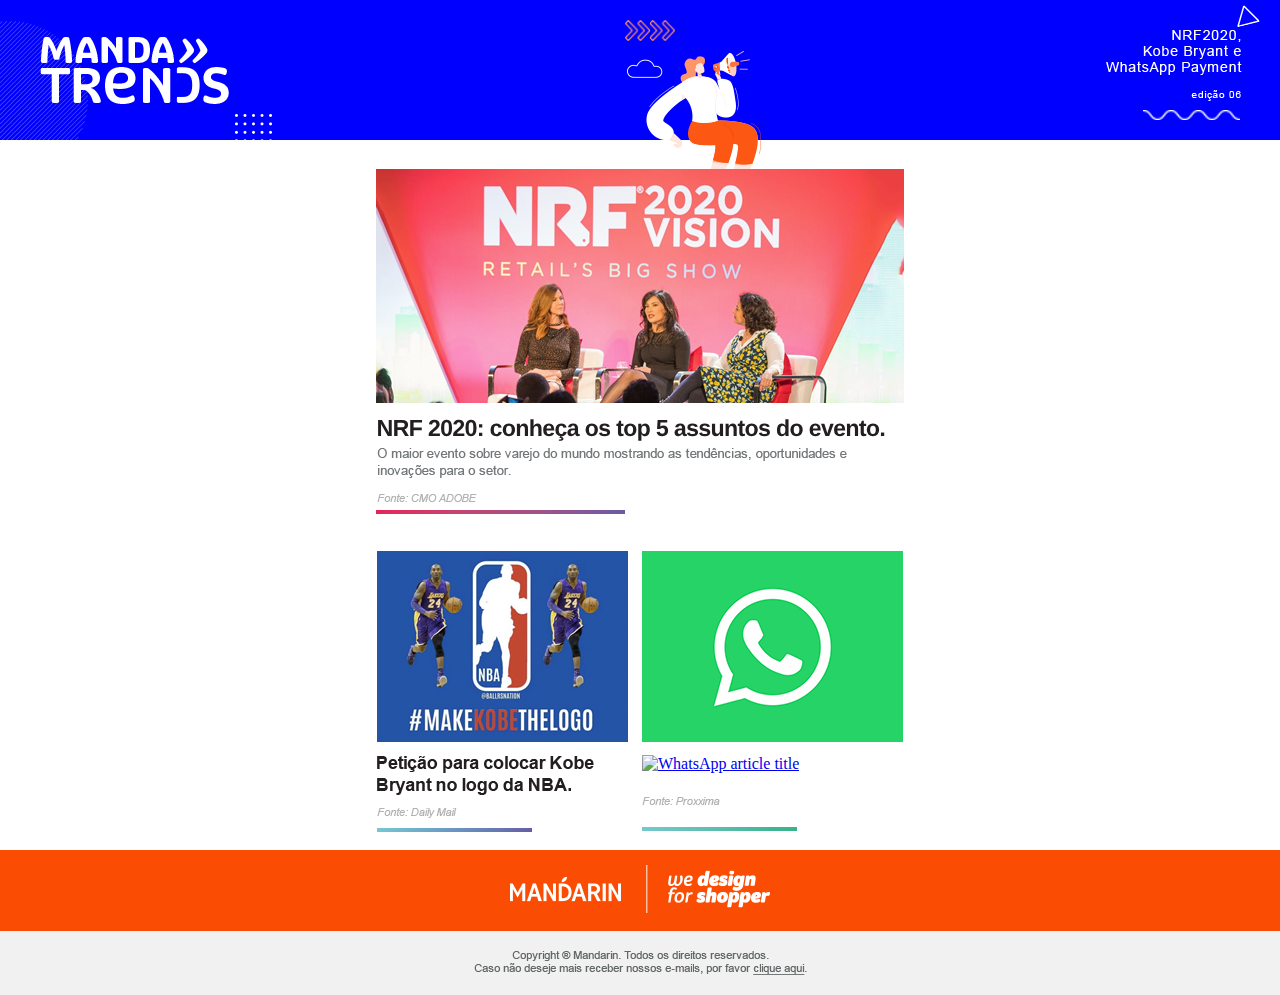
==== index.html @ e7fd243a "Update index.html" ====
<!DOCTYPE html>
<html lang="en">
<head>
    <meta charset="UTF-8">
    <meta name="viewport" content="width=device-width, initial-scale=1.0">
    <title>Mandabem test</title>
    <link rel="stylesheet" href="style.css">
    <link rel="shortcut icon" href="./assets/header/ mulher SVG.svg" type="image/x-icon">
</head>
<body>
    <div id="content">
        <header>
            <div id="header">
                <img id="blurred-lines" src="./assets/header/blurred-lines-header.png" alt="blurred-lines">
                <img id="mandatrends-header" src="./assets/header/mandatrends-header.png" alt="mandatrends-header">
                <img id="bolinhas" src="./assets/header/bolinhas.png" alt="bolinhas">
                <img id="mulher" src="./assets/header/mulher.png" alt="mulher">
                <img id="arrows" src="./assets/header/header-arrows.png" alt="arrows">
                <img id="triangle" src="./assets/header/triangle.png" alt="triangle">
                <img id="nrf" src="./assets/header/NRF2020-header.png" alt="NRF2020 edição 6">
                <img id="squiggle" src="./assets/header/squiggle.png" alt="squiggle">
            </div>
        </header>
        
        <main>
            <article>
                <div id="container">
        
                    <div id="nrfCard">
                        <a href="https://business.adobe.com/blog/the-latest/5-takeaways-from-nrf-2020-vision-retail-s-big-show" target="_blank" rel="external">
                            <div class="link">
                                <img id="nrfCardImg" src="./assets/body/nrf-2020-img.png" alt="NRF2020">
                                <div id="nrfCardDescription">
                                  <img id="nrfTitle" src="./assets/body/nrf-titulo.png" alt="NRF 2020 title">
                                  <img id="nrfText" src="./assets/body/NRF-txt.png" alt="NRF text">
                                  <img id="nrfSource" src="./assets/body/source-cmo-adobe.png" alt="source adobe">
                                  <img id="nrfLine" src="./assets/body/nrf-colored-line.png" alt="design adobe">
                            </div>
                        </a>
                        </div>
                      </div>
                    <div id="subContainer">
                            <div id="nbaCard">
                                <a href="https://www.dailymail.co.uk/news/article-7935431/Hundreds-thousands-Kobe-Bryant-fans-sign-petition-make-image-new-NBA-logo.html" target="_blank" rel="external">
                                    <div class="link">
                                        <img id="nbaCardImg" src="./assets/body/nba-kobe-logo.png" alt="Kobe">
                                        <div id="nbaCardDescription">
                                          <img id="nbaTitle" src="./assets/body/NBA-titulo.png" alt="NBA article title">
                                          <img id="nbaSource" src="./assets/body/source-daily-mail.png" alt="source daily mail">
                                          <img id="nbaLine" src="./assets/body/nba-colored-line.png" alt="nba style design">
                                    </div>
                                </a>
                                </div>
                          </div>
        
                            <div id="WhatsAppCard">
                                <a href="https://g1.globo.com/economia/tecnologia/noticia/2020/06/15/whatsapp-vai-permitir-enviar-e-receber-dinheiro-pelo-aplicativo-brasil-sera-primeiro-pais-com-a-novidade.ghtml" target="_blank" rel="external">
                                    <div class="link">
                                        <img id="WhatsAppCardImg" src="./assets/body/whatsapp-logo.png" alt="Kobe">
                                        <div id="WhatsAppCardDescription">
                                          <img id="WhatsAppTitle" src="./assets/body/whatsapp-título.png" alt="WhatsApp article title">
                                          <img id="WhatsAppSource" src="./assets/body/source-proxxima.png" alt="source proxxima">
                                          <img id="WhatsAppLine" src="./assets/body/whatsapp-colored-line.png" alt="WhatsApp style design">
                                    </div>
                                </a>
                                </div>
                                            </div>
        
                      </div>
                </div>
            </article>
        </main>
        <footer>
            <div id="footer">
                <div id="footerLogo">
                    <a href="https://mandarin.com.br/" target="_blank" rel="external"><img src="./assets/footer/mandarin-logo.png" alt=""></a>
                </div>
                <div id="footerCopyright">
                    <img src="./assets/footer/Copyright-Mandarin.png" alt="">
                </div>
            </div>
        </footer>
    </div>
</body>
</html>
---- style.css ----
@charset "UTF-8";

body {
    margin: 0;
    background: #ffffff;
    overflow-x: hidden;
    display: flex;
    flex-direction: column;
    min-height: 100vh;
}

#content{
    flex: 1;
    display: flex;
    flex-direction: column;
    align-items: center;
    justify-content: center;
}

header{
    display: flex;
    justify-content: center;
    align-items: center;
    width: 100%;
    top: 0;
    left: 0;
}

main{
    position: relative;
    display: flex;
    justify-content: center;
    align-items: center;
    flex-direction: column;
    padding: 29px 29px 18px 29px;
    width: 528px;
    max-width: 100%;
    margin: 0 auto;
}

footer{
    width: 100%;
    margin-top: auto;
}




/* Small mobile screens */
@media screen and (min-width: 250px) {
    #header {
        /* background: linear-gradient(to right, #e9492a 20%,#e72357); */
        background-color: black;
        width: 100vw;
        height: 140px;
        display: flex;
        justify-content: center;
        align-items: center;
        flex-direction: row;
        overflow: hidden;
    }
    
    #blurred-lines {
        position: absolute;
        top: 21px;
        left: -34px;
    }
    
    #mandatrends-header {
        position: absolute;
        height: 45px;
        left: 40px;
        z-index: 1;
    }
    
    #bolinhas {
        height: 62px;
        position: absolute;
        top: 114px;
        left: 120px;
    }
    
    #mulher {
        position: absolute;
        top: 51px;
        align-self: center;
        margin-left: 130px;
    }
    
    #arrows {
        position: absolute;
        top: 20px;
        margin-left: 60px;
    }

    #triangle {
        position: absolute;
        top: 5px;
        right: 20px;
    }
    
    #nrf {
        position: absolute;
        height: 71px;
        top: 30px;
        right: 38px;
        display: none;
    }
    
    #squiggle {
        position: absolute;
        height: 8px;
        top: 110px;
        right: 40px;
        display: none;
    }
  }









  /* Mobile screens */
@media screen and (min-width: 450px) {
    #header {
        /* background: linear-gradient(to right, #e9492a 20%,#e72357); */
        background-color: pink;
        width: 100vw;
        height: 140px;
        display: flex;
        justify-content: center;
        align-items: center;
        flex-direction: row;
        overflow: hidden;
    }
    
    #blurred-lines {
        position: absolute;
        top: 21px;
        left: -31px;
    }
    
    #mandatrends-header {
        position: absolute;
        height: 48px;
        left: 40px;
        z-index: 1;
    }
    
    #bolinhas {
        height: 62px;
        position: absolute;
        top: 114px;
        left: 170px;
    }
    
    #mulher {
        position: absolute;
        top: 51px;
        align-self: center;
        margin-left: 50px;
    }
    
    #arrows {
        position: absolute;
        height: 21px;
        top: 20px;
        margin-right: 95px;
    }

    #triangle {
        position: absolute;
        top: 5px;
        right: 20px;
    }
    
    #nrf {
        position: absolute;
        height: 60px;
        top: 30px;
        right: 30px;
        display: block;
    }
    
    #squiggle {
        position: absolute;
        height: 8px;
        top: 110px;
        right: 30px;
        display: block;
    }
  }









/* Tablet screens */
  @media screen and (min-width: 550px) {
    #header {
        background: linear-gradient(to right, #e9492a 35%,#e72357 70%);
        /* background-color: purple; */
        width: 100vw;
        height: 140px;
        display: flex;
        justify-content: center;
        align-items: center;
        flex-direction: row;
        overflow: hidden;
    }
    
    #blurred-lines {
        position: absolute;
        top: 21px;
        left: -17px;
    }
    
    #mandatrends-header {
        position: absolute;
        height: 67px;
        left: 40px;
        z-index: 1;
    }
    
    #bolinhas {
        height: 62px;
        position: absolute;
        top: 114px;
        left: 235px;
    }
    
    #mulher {
        position: absolute;
        top: 51px;
        align-self: center;
        margin-left: 107px;
    }
    
    #arrows {
        position: absolute;
        top: 20px;
        margin-left: 120px;
    }

    #triangle {
        position: absolute;
        top: 5px;
        right: 20px;
    }
    
    #nrf {
        position: absolute;
        height: 71px;
        top: 30px;
        right: 38px;
        display: block;
    }
    
    #squiggle {
        position: absolute;
        height: 8px;
        top: 110px;
        right: 40px;
    }

    #container{
        display: flex;
        justify-content: center;
        align-items: center;
        flex-direction: column;
        gap: 37px;
        /* NRF Height 345px */
        /* NBA Height 281px */
    }
    #subContainer{
        display: flex;
        justify-content: center;
        align-items:flex-start;
        flex-direction: row;
        gap: 14px;
    }

    #nrfCard{
        display: flex;
        justify-content: start;
        flex-direction: column;
    }
    #nrfCardImg{
        margin-bottom: 12px;
    }
    #nrfCardDescription{
        display: flex;
        align-items: start;
        justify-content: space-between;
        flex-direction: column;
        height: 95px;
    }
    #nrfTitle{
        padding-left: 2px;
    }
    #nrfText{
        padding-left: 1px;
        margin-top: -1px;
        margin-bottom: 8px;
    }
    #nrfSource{
        padding-left: 1px;
    }
    #nrfLine{
        padding-left: 0px;
    }

    #nbaCard{
        display: flex;
        justify-content: start;
        flex-direction: column;
    }
    #nbaCardImg{
        width: 251px;
        margin-bottom: 10px;
    }
    #nbaCardDescription{
        display: flex;
        align-items: start;
        justify-content: space-between;
        flex-direction: column;
        height: 76px;
    }
     #nbaTitle{
        margin-bottom: 3px;
    }

    #WhatsAppCard{
        display: flex;
        justify-content: start;
        flex-direction: column;
    }
    #WhatsAppCardImg{
        width: 261px;
        margin-bottom: 9px;
    }
    #WhatsAppCardDescription{
        display: flex;
        align-items: start;
        justify-content: space-between;
        flex-direction: column;
        height: 76px;
    }
     #WhatsAppTitle{
        margin-bottom: 2px;
    }
    
    #footerLogo{
        position: relative;
        display: flex;
        justify-content: center;
        align-items: center;
        background:#FB4C03;
        height: 81px;
        width: 100%;
        bottom: 0px;
    }
    #footerCopyright{
        display: flex;
        justify-content: center;
        align-items: center;
        flex-direction: column;
        background: #F1F1F1;
        height: 64px;
    }
}









/* Laptop screens */
@media screen and (min-width: 769px) {
    #header {
        /* background: linear-gradient(to right, #e9492a 20%,#e72357); */
        background: gray;
        width: 100vw;
        height: 140px;
        display: flex;
        justify-content: center;
        align-items: center;
        flex-direction: row;
        overflow: hidden;
    }
    
    #blurred-lines {
        position: absolute;
        top: 21px;
        left: -17px;
    }
    
    #mandatrends-header {
        position: absolute;
        height: 67px;
        left: 40px;
    }
    
    #bolinhas {
        height: 62px;
        position: absolute;
        top: 114px;
        left: 235px;
    }
    
    #mulher {
        position: absolute;
        top: 51px;
        align-self: center;
        margin-left: 107px;
    }
    
    #arrows {
        position: absolute;
        top: 20px;
        margin-left: 120px;
    }
    
    #triangle {
        position: absolute;
        top: 5px;
        right: 20px;
    }

    #nrf {
        position: absolute;
        height: 71px;
        top: 30px;
        right: 38px;
        display: block;
    }
    
    #squiggle {
        position: absolute;
        height: 10px;
        top: 110px;
        right: 40px;
    }
  }









  /* Extra large screens */
  @media screen and (min-width: 1202px) {
    #header {
        /* background: linear-gradient(to right, #e9492a 20%,#e72357); */
        background: blue;
        width: 100vw;
        height: 140px;
        display: flex;
        justify-content: center;
        align-items: center;
        flex-direction: row;
        overflow: hidden;
    }
    
    #blurred-lines {
        position: absolute;
        top: 21px;
        left: -17px;
    }
    
    #mandatrends-header {
        position: absolute;
        height: 67px;
        left: 40px;
    }
    
    #bolinhas {
        height: 62px;
        position: absolute;
        top: 114px;
        left: 235px;
    }
    
    #mulher {
        position: absolute;
        top: 51px;
        align-self: center;
        margin-left: 107px;
    }
    
    #arrows {
        position: absolute;
        top: 20px;
        margin-left: 115px;
    }

    #triangle {
        position: absolute;
        top: 5px;
        right: 20px;
    }
    
    #nrf {
        position: absolute;
        height: 71px;
        top: 30px;
        right: 38px;
        display: block;
    }
    
    #squiggle {
        position: absolute;
        height: 10px;
        top: 110px;
        right: 40px;
    }
  }
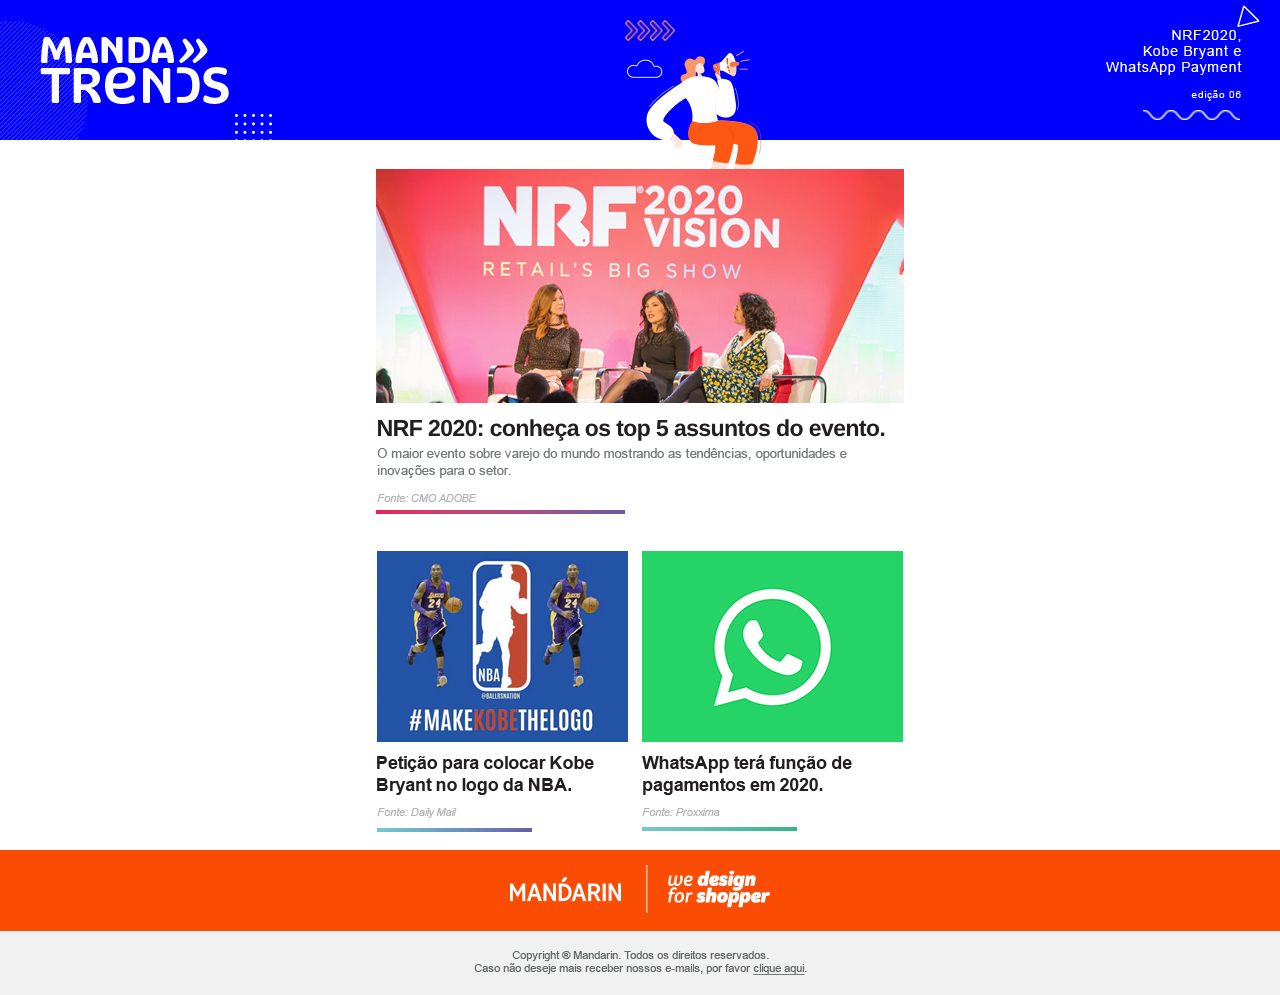
==== commit 0e355c01: "fixed WhatsApp title." ====
--- a/index.html
+++ b/index.html
@@ -58,7 +58,7 @@
                                     <div class="link">
                                         <img id="WhatsAppCardImg" src="./assets/body/whatsapp-logo.png" alt="Kobe">
                                         <div id="WhatsAppCardDescription">
-                                          <img id="WhatsAppTitle" src="./assets/body/whatsapp-título.png" alt="WhatsApp article title">
+                                          <img id="WhatsAppTitle" src="./assets/body/whatsapp-titulo.png" alt="WhatsApp article title">
                                           <img id="WhatsAppSource" src="./assets/body/source-proxxima.png" alt="source proxxima">
                                           <img id="WhatsAppLine" src="./assets/body/whatsapp-colored-line.png" alt="WhatsApp style design">
                                     </div>
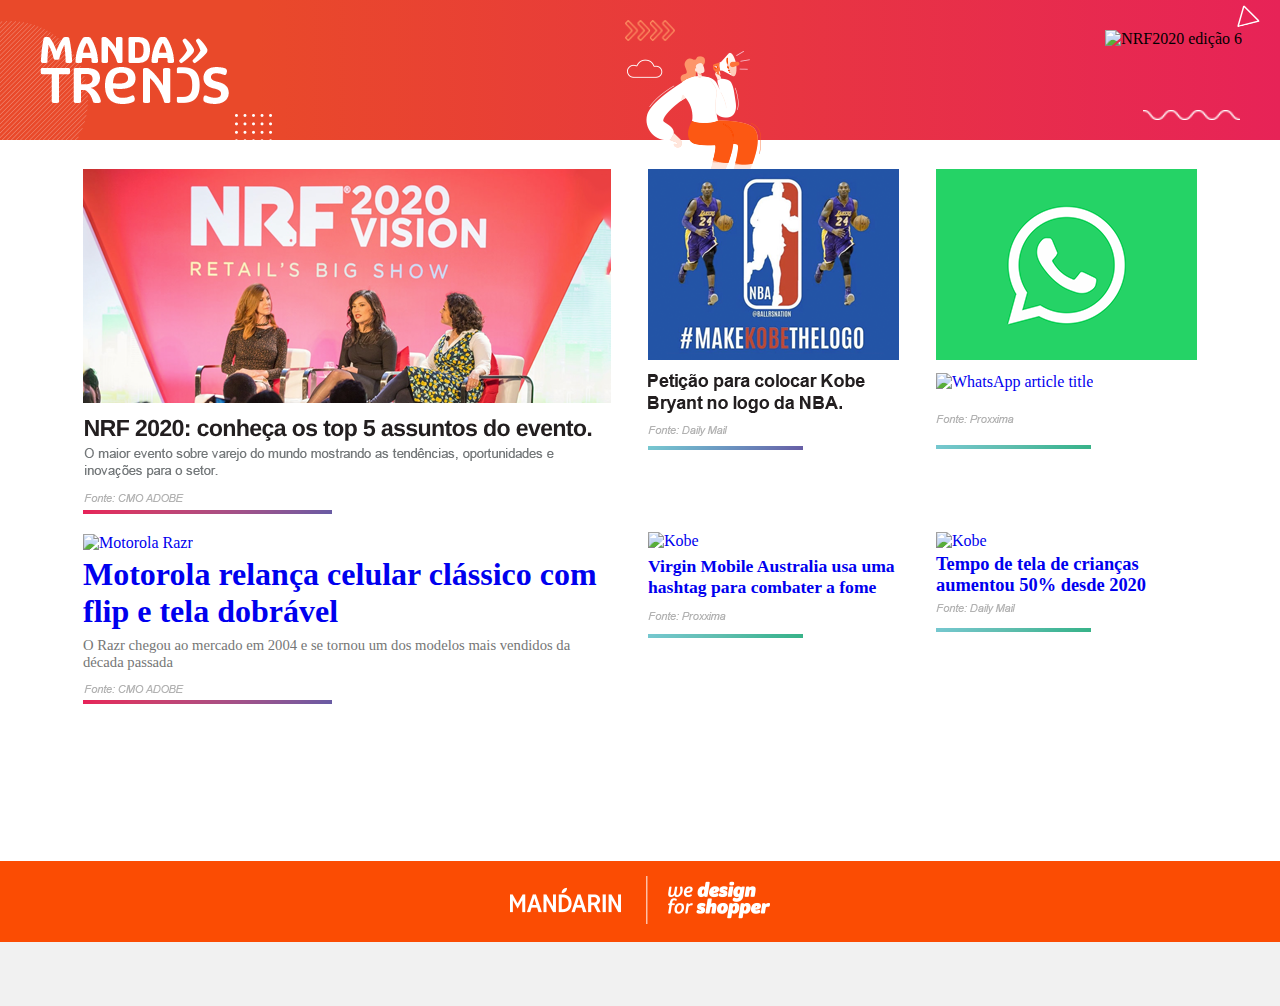
==== commit 88a982cf: "Added CSS grid!" ====
--- a/index.html
+++ b/index.html
@@ -3,7 +3,7 @@
 <head>
     <meta charset="UTF-8">
     <meta name="viewport" content="width=device-width, initial-scale=1.0">
-    <title>Mandabem test</title>
+    <title>Local Test</title>
     <link rel="stylesheet" href="style.css">
     <link rel="shortcut icon" href="./assets/header/ mulher SVG.svg" type="image/x-icon">
 </head>
@@ -17,66 +17,120 @@
                 <img id="mulher" src="./assets/header/mulher.png" alt="mulher">
                 <img id="arrows" src="./assets/header/header-arrows.png" alt="arrows">
                 <img id="triangle" src="./assets/header/triangle.png" alt="triangle">
-                <img id="nrf" src="./assets/header/NRF2020-header.png" alt="NRF2020 edição 6">
+                <img id="nrf" src="./assets/header/NRF2020,  Kobe Bryant e  WhatsApp Payment  edição 06.png" id="" alt="NRF2020 edição 6">
                 <img id="squiggle" src="./assets/header/squiggle.png" alt="squiggle">
             </div>
         </header>
         
         <main>
             <article>
-                <div id="container">
+                <div id="container"> 
         
-                    <div id="nrfCard">
-                        <a href="https://business.adobe.com/blog/the-latest/5-takeaways-from-nrf-2020-vision-retail-s-big-show" target="_blank" rel="external">
-                            <div class="link">
-                                <img id="nrfCardImg" src="./assets/body/nrf-2020-img.png" alt="NRF2020">
-                                <div id="nrfCardDescription">
-                                  <img id="nrfTitle" src="./assets/body/nrf-titulo.png" alt="NRF 2020 title">
-                                  <img id="nrfText" src="./assets/body/NRF-txt.png" alt="NRF text">
-                                  <img id="nrfSource" src="./assets/body/source-cmo-adobe.png" alt="source adobe">
-                                  <img id="nrfLine" src="./assets/body/nrf-colored-line.png" alt="design adobe">
+                        <div id="longCardContainer">
+
+                            <div class="longCard">
+                                <a href="https://business.adobe.com/blog/the-latest/5-takeaways-from-nrf-2020-vision-retail-s-big-show" target="_blank" rel="external">
+                                <div class="link">
+                                    <img class="longCardImg" src="./assets/body/nrf 2020 img.png" alt="NRF2020">
+                                    <div class="longCardDescription">
+                                      <img class="longTitle" src="./assets/body/nrf-titulo.png" alt="NRF 2020 title">
+                                      <img class="longText" src="./assets/body/NRF-txt.png" alt="NRF text">
+                                      <img class="longSource" src="./assets/body/source-cmo-adobe.png" alt="source adobe">
+                                      <img class="longLine" src="./assets/body/nrf-colored-line.png" alt="design adobe">
+                                    </div>
+                                </div>
+                                </a>
                             </div>
-                        </a>
-                        </div>
-                      </div>
-                    <div id="subContainer">
-                            <div id="nbaCard">
-                                <a href="https://www.dailymail.co.uk/news/article-7935431/Hundreds-thousands-Kobe-Bryant-fans-sign-petition-make-image-new-NBA-logo.html" target="_blank" rel="external">
+                            
+                            <div class="longCard dissapear" id="phoneCard">
+                                <a href="https://oglobo.globo.com/economia/motorola-relanca-celular-classico-com-flip-tela-dobravel-24078787" target="_blank" rel="external">
                                     <div class="link">
-                                        <img id="nbaCardImg" src="./assets/body/nba-kobe-logo.png" alt="Kobe">
-                                        <div id="nbaCardDescription">
-                                          <img id="nbaTitle" src="./assets/body/NBA-titulo.png" alt="NBA article title">
-                                          <img id="nbaSource" src="./assets/body/source-daily-mail.png" alt="source daily mail">
-                                          <img id="nbaLine" src="./assets/body/nba-colored-line.png" alt="nba style design">
+                                        <img class="longCardImg" src="./assets/body/phone-img-528.png" alt="Motorola Razr">
+                                        <div class="longCardDescription">
+                                          <h1>Motorola relança celular clássico com flip e tela dobrável</h1>
+                                          <p>O Razr chegou ao mercado em 2004 e se tornou um dos modelos mais vendidos da década passada</p>
+                                          <img class="longSource" src="./assets/body/source-cmo-adobe.png" alt="source adobe">
+                                          <img class="longLinePhone" src="./assets/body/nrf-colored-line.png" alt="design adobe">
+                                        </div>
                                     </div>
                                 </a>
+                            </div>
+
+                        </div>
+                        
+                        <div id="subContainer">
+
+
+                                <div id="nbaCard">
+                                    <a href="https://www.dailymail.co.uk/news/article-7935431/Hundreds-thousands-Kobe-Bryant-fans-sign-petition-make-image-new-NBA-logo.html" target="_blank" rel="external">
+                                        <div class="link">
+                                            <img id="nbaCardImg" src="./assets/body/nba kobe logo.png" alt="Kobe">
+                                            <div id="nbaCardDescription">
+                                            <img id="nbaTitle" src="./assets/body/NBA-titulo.png" alt="NBA article title">
+                                            <img id="nbaSource" src="./assets/body/source-daily-mail.png" alt="source daily mail">
+                                            <img id="nbaLine" src="./assets/body/nba-colored-line.png" alt="nba style design">
+                                            </div>
+                                        </div>
+                                    </a>
                                 </div>
-                          </div>
-        
-                            <div id="WhatsAppCard">
-                                <a href="https://g1.globo.com/economia/tecnologia/noticia/2020/06/15/whatsapp-vai-permitir-enviar-e-receber-dinheiro-pelo-aplicativo-brasil-sera-primeiro-pais-com-a-novidade.ghtml" target="_blank" rel="external">
+                                    
+                                <div id="WhatsAppCard">
+                                        <a href="https://g1.globo.com/economia/tecnologia/noticia/2020/06/15/whatsapp-vai-permitir-enviar-e-receber-dinheiro-pelo-aplicativo-brasil-sera-primeiro-pais-com-a-novidade.ghtml" target="_blank" rel="external">
+                                            <div class="link">
+                                                <img id="WhatsAppCardImg" src="./assets/body/whatsapp.png" alt="Kobe">
+                                                <div id="WhatsAppCardDescription">
+                                                    <img id="WhatsAppTitle" src="./assets/body/WhatsApp-título.png" alt="WhatsApp article title">
+                                                    <img id="WhatsAppSource" src="./assets/body/source-proxxima.png" alt="source proxxima">
+                                                    <img id="WhatsAppLine" src="./assets/body/whatsapp-colored-line.png" alt="WhatsApp style design">
+                                                </div>
+                                            </div>
+                                        </a>
+                                </div>
+
+
+                            <!-- <div class="smallCards dissapear"> -->
+
+                            <div id="foodCard" class="dissapear">
+                                <a href="https://marketing.twitter.com/pt/success-stories/virgin-mobile-australia-feeds-the-hungry-with-a-hashtag" target="_blank" rel="external">
                                     <div class="link">
-                                        <img id="WhatsAppCardImg" src="./assets/body/whatsapp-logo.png" alt="Kobe">
-                                        <div id="WhatsAppCardDescription">
-                                          <img id="WhatsAppTitle" src="./assets/body/whatsapp-titulo.png" alt="WhatsApp article title">
-                                          <img id="WhatsAppSource" src="./assets/body/source-proxxima.png" alt="source proxxima">
-                                          <img id="WhatsAppLine" src="./assets/body/whatsapp-colored-line.png" alt="WhatsApp style design">
+                                        <img id="foodCardImg" src="./assets/body/meal-photo.png" alt="Kobe">
+                                        <div id="foodCardDescription">
+                                            <h3>Virgin Mobile Australia usa uma hashtag para combater a fome</h3>
+                                            <img id="foodCardSource" src="./assets/body/source-proxxima.png" alt="source proxxima"><br>
+                                            <img id="FoodLine" src="./assets/body/whatsapp-colored-line.png" alt="WhatsApp style design">
+                                        </div>
                                     </div>
                                 </a>
-                                </div>
-                                            </div>
-        
-                      </div>
+                            </div>
+                            
+                            <div id="trailCard" class="dissapear">
+                                <a href="https://revistacrescer.globo.com/criancas/saude/noticia/2022/11/tempo-de-tela-de-criancas-aumentou-50percent-desde-2020.ghtml" target="_blank" rel="external">
+                                    <div class="link">
+                                        <img id="trailCardImg" src="./assets/body/mato-foto.png" alt="Kobe">
+                                        <div id="trailCardDescription">
+                                            <h3>Tempo de tela de crianças aumentou 50% desde 2020</h3>
+                                            <img id="trailCardSource" src="./assets/body/source-daily-mail.png" alt="source proxxima"><br>
+                                            <img id="trailLine" src="./assets/body/whatsapp-colored-line.png" alt="WhatsApp style design">
+                                        </div>
+                                    </div>
+                                </a>
+                            </div>
+                                
+                            <!-- </div>  -->
+
+                        </div>
+
                 </div>
             </article>
         </main>
+
         <footer>
             <div id="footer">
                 <div id="footerLogo">
-                    <a href="https://mandarin.com.br/" target="_blank" rel="external"><img src="./assets/footer/mandarin-logo.png" alt=""></a>
+                    <a href="https://mandarin.com.br/" target="_blank" rel="external"><img src="./assets/footer/mandarin logo.png" alt=""></a>
                 </div>
                 <div id="footerCopyright">
-                    <img src="./assets/footer/Copyright-Mandarin.png" alt="">
+                    <img src="./assets/footer/Copyright ® Mandarin. Todos os direitos reservados. Caso não de.png" alt="">
                 </div>
             </div>
         </footer>
--- a/style.css
+++ b/style.css
@@ -1,5 +1,33 @@
 @charset "UTF-8";
 
+h1{
+    margin-top: -8px;
+    margin-bottom: -8px;
+}
+h3{
+    display: block;
+}
+#foodCard h3{
+    font-size: 1.1em;
+    margin-top: 16px;
+    margin-bottom: 8px;
+    
+}
+#trailCard h3{
+    font-size: 1.15em;
+    margin-top: 4px;
+    margin-bottom: 4px;
+}
+p {
+    font-size: 11pt;
+    color: #757676;
+}
+a{
+    text-decoration: none;
+}
+a:visited{
+    color: inherit;
+}
 body {
     margin: 0;
     background: #ffffff;
@@ -43,14 +71,17 @@
     margin-top: auto;
 }
 
+.dissapear{
+    display: none;
+}
 
 
 
 /* Small mobile screens */
 @media screen and (min-width: 250px) {
     #header {
-        /* background: linear-gradient(to right, #e9492a 20%,#e72357); */
-        background-color: black;
+        background: linear-gradient(to right, #e9492a 20%,#e72357);
+        /* background-color: black; */
         width: 100vw;
         height: 140px;
         display: flex;
@@ -114,6 +145,9 @@
         right: 40px;
         display: none;
     }
+    .dissapear{
+        display: none;
+    }
   }
 
 
@@ -127,8 +161,8 @@
   /* Mobile screens */
 @media screen and (min-width: 450px) {
     #header {
-        /* background: linear-gradient(to right, #e9492a 20%,#e72357); */
-        background-color: pink;
+        background: linear-gradient(to right, #e9492a 20%,#e72357);
+        /* background-color: pink; */
         width: 100vw;
         height: 140px;
         display: flex;
@@ -192,6 +226,9 @@
         top: 110px;
         right: 30px;
         display: block;
+    }
+    .dissapear{
+        display: none;
     }
   }
 
@@ -288,33 +325,42 @@
         gap: 14px;
     }
 
-    #nrfCard{
+    #longCardContainer{
+        display: flex;
+        flex-direction: column;
+        gap: 20px;
+    }
+    .longCard{
         display: flex;
         justify-content: start;
         flex-direction: column;
     }
-    #nrfCardImg{
+    .longCardImg{
         margin-bottom: 12px;
     }
-    #nrfCardDescription{
+    .longCardDescription{
         display: flex;
         align-items: start;
         justify-content: space-between;
         flex-direction: column;
         height: 95px;
     }
-    #nrfTitle{
+    .longTitle{
         padding-left: 2px;
     }
-    #nrfText{
+    .longText{
         padding-left: 1px;
         margin-top: -1px;
         margin-bottom: 8px;
     }
-    #nrfSource{
+    .longSource{
         padding-left: 1px;
     }
-    #nrfLine{
+    .longLine{
+        padding-left: 0px;
+    }
+    .longLinePhone{
+        padding-top: 7px;
         padding-left: 0px;
     }
 
@@ -376,6 +422,9 @@
         background: #F1F1F1;
         height: 64px;
     }
+    .dissapear{
+        display: none;
+    }
 }
 
 
@@ -389,8 +438,8 @@
 /* Laptop screens */
 @media screen and (min-width: 769px) {
     #header {
-        /* background: linear-gradient(to right, #e9492a 20%,#e72357); */
-        background: gray;
+        background: linear-gradient(to right, #e9492a 20%,#e72357);
+        /* background: gray; */
         width: 100vw;
         height: 140px;
         display: flex;
@@ -465,8 +514,8 @@
   /* Extra large screens */
   @media screen and (min-width: 1202px) {
     #header {
-        /* background: linear-gradient(to right, #e9492a 20%,#e72357); */
-        background: blue;
+        background: linear-gradient(to right, #e9492a 20%,#e72357);
+        /* background: blue; */
         width: 100vw;
         height: 140px;
         display: flex;
@@ -528,4 +577,33 @@
         top: 110px;
         right: 40px;
     }
+
+    #foodCardDescription{
+        margin-top: -10px;
+        margin-bottom: -4px;
+    }
+
+    #container{
+        align-items: flex-start;
+        flex-direction: row;
+        padding-bottom: 30px;
+    }
+
+    #subContainer{
+        display: grid;
+        grid-template-columns: repeat(2, 1fr);
+        grid-template-rows: repeat(2, 1fr);
+        gap: 37px;
+        row-gap: 82px;
+    }
+
+    #nbaCard{
+        grid-row: 1; 
+        grid-column: 1;   
+    }
+    
+
+    .dissapear{
+        display: block;
+    }
   } 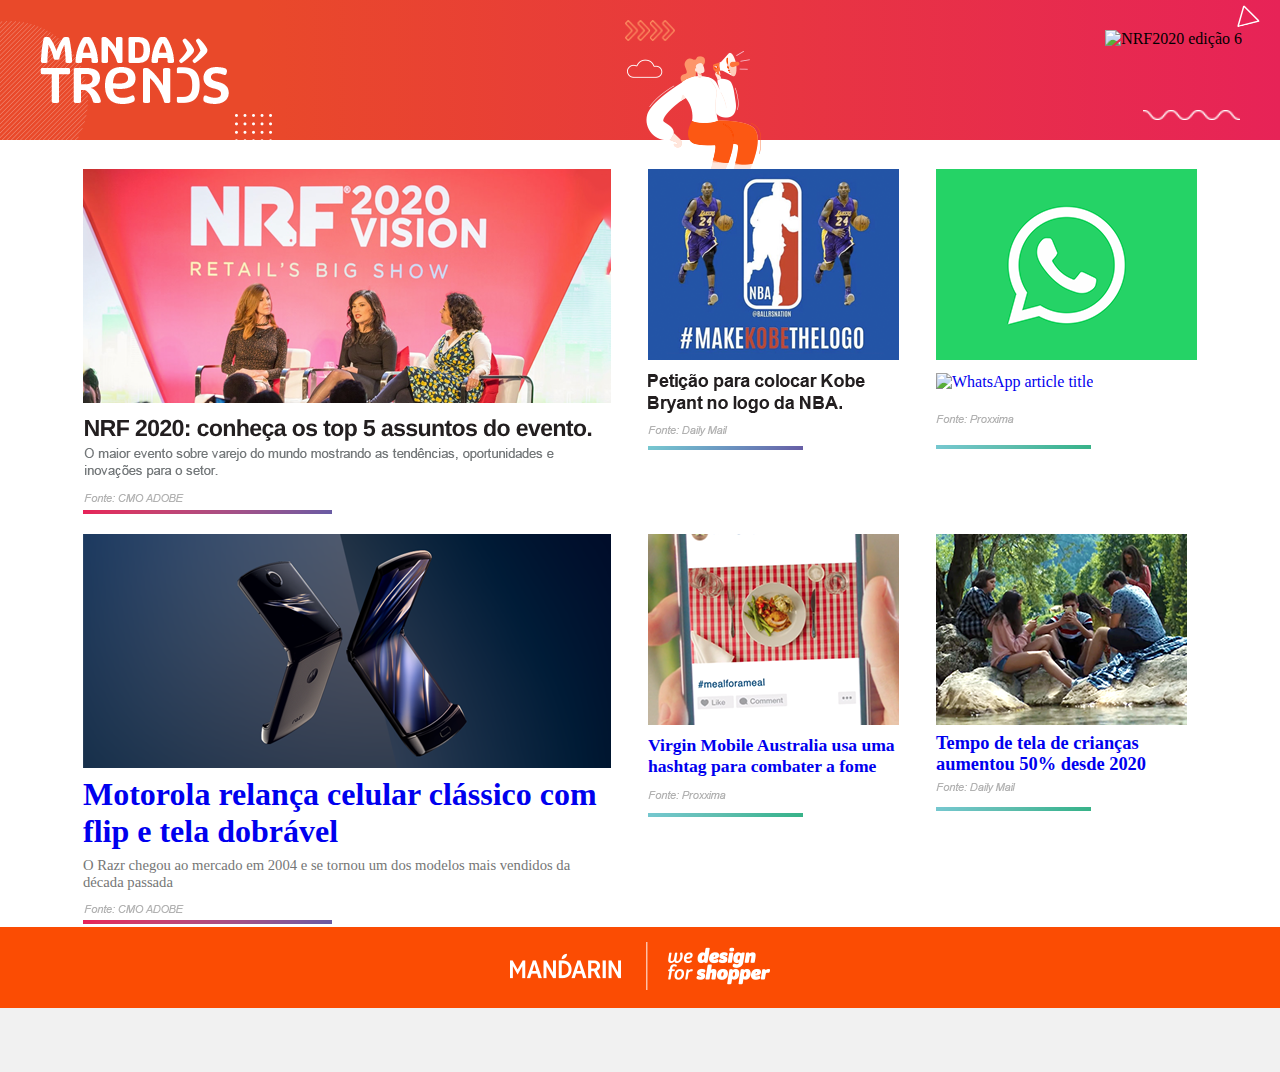
==== commit ca137e81: "Added CSS Grid" ====
--- a/index.html
+++ b/index.html
@@ -3,7 +3,7 @@
 <head>
     <meta charset="UTF-8">
     <meta name="viewport" content="width=device-width, initial-scale=1.0">
-    <title>Local Test</title>
+    <title>Mandarin Mandatrends</title>
     <link rel="stylesheet" href="style.css">
     <link rel="shortcut icon" href="./assets/header/ mulher SVG.svg" type="image/x-icon">
 </head>
@@ -31,7 +31,7 @@
                             <div class="longCard">
                                 <a href="https://business.adobe.com/blog/the-latest/5-takeaways-from-nrf-2020-vision-retail-s-big-show" target="_blank" rel="external">
                                 <div class="link">
-                                    <img class="longCardImg" src="./assets/body/nrf 2020 img.png" alt="NRF2020">
+                                    <img class="longCardImg" src="./assets/body/nrf-2020-img.png" alt="NRF2020">
                                     <div class="longCardDescription">
                                       <img class="longTitle" src="./assets/body/nrf-titulo.png" alt="NRF 2020 title">
                                       <img class="longText" src="./assets/body/NRF-txt.png" alt="NRF text">
@@ -64,7 +64,7 @@
                                 <div id="nbaCard">
                                     <a href="https://www.dailymail.co.uk/news/article-7935431/Hundreds-thousands-Kobe-Bryant-fans-sign-petition-make-image-new-NBA-logo.html" target="_blank" rel="external">
                                         <div class="link">
-                                            <img id="nbaCardImg" src="./assets/body/nba kobe logo.png" alt="Kobe">
+                                            <img id="nbaCardImg" src="./assets/body/nba-kobe-logo.png" alt="Kobe">
                                             <div id="nbaCardDescription">
                                             <img id="nbaTitle" src="./assets/body/NBA-titulo.png" alt="NBA article title">
                                             <img id="nbaSource" src="./assets/body/source-daily-mail.png" alt="source daily mail">
--- a/style.css
+++ b/style.css
@@ -43,9 +43,12 @@
     flex-direction: column;
     align-items: center;
     justify-content: center;
+    /* min-height: 100vh; */
+    
 }
 
 header{
+    /* position: absolute; */
     display: flex;
     justify-content: center;
     align-items: center;
@@ -60,13 +63,20 @@
     justify-content: center;
     align-items: center;
     flex-direction: column;
+    /* top: 169px; */
     padding: 29px 29px 18px 29px;
+    /* z-index: 1; */
     width: 528px;
     max-width: 100%;
     margin: 0 auto;
+    /* height: auto; */
+    /* height: 663px; */
+    /* padding-bottom: 200px; */
 }
 
 footer{
+    
+    /* padding-top: 20px; */
     width: 100%;
     margin-top: auto;
 }
@@ -602,7 +612,13 @@
         grid-column: 1;   
     }
     
-
+    /* .smallCards{
+        display: flex;
+        flex-direction: column;
+        justify-content: center;
+        align-items: flex-start;
+        gap: 85px;
+    } */
     .dissapear{
         display: block;
     }
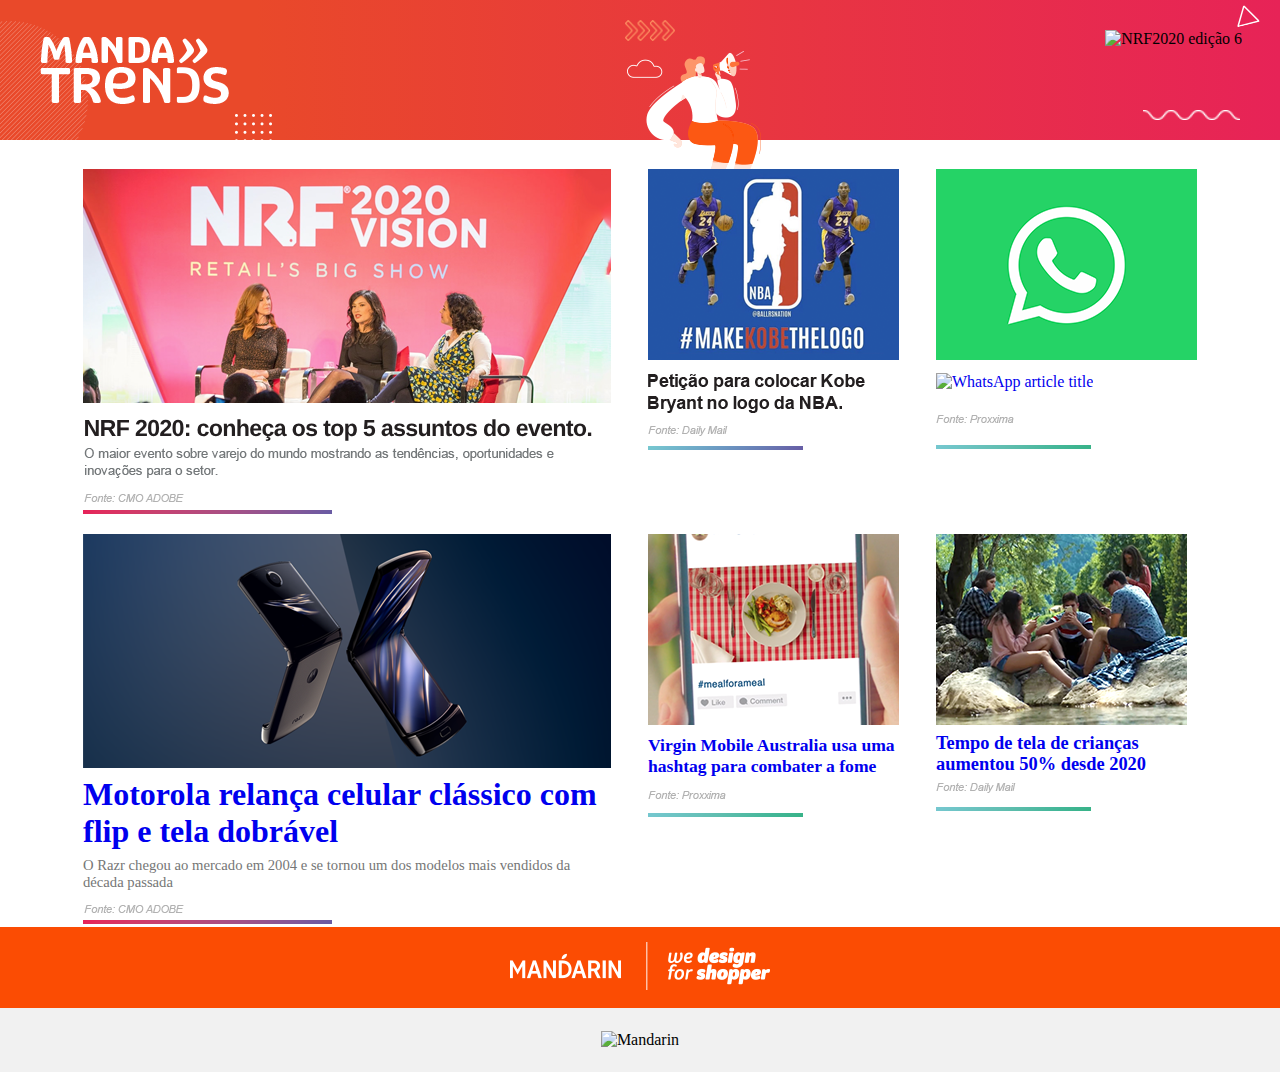
==== commit 1c9aeef1: "Update index.html" ====
--- a/index.html
+++ b/index.html
@@ -5,7 +5,7 @@
     <meta name="viewport" content="width=device-width, initial-scale=1.0">
     <title>Mandarin Mandatrends</title>
     <link rel="stylesheet" href="style.css">
-    <link rel="shortcut icon" href="./assets/header/ mulher SVG.svg" type="image/x-icon">
+    <link rel="shortcut icon" href="./assets/header/mulher.png" type="image/x-icon">
 </head>
 <body>
     <div id="content">
@@ -77,7 +77,7 @@
                                 <div id="WhatsAppCard">
                                         <a href="https://g1.globo.com/economia/tecnologia/noticia/2020/06/15/whatsapp-vai-permitir-enviar-e-receber-dinheiro-pelo-aplicativo-brasil-sera-primeiro-pais-com-a-novidade.ghtml" target="_blank" rel="external">
                                             <div class="link">
-                                                <img id="WhatsAppCardImg" src="./assets/body/whatsapp.png" alt="Kobe">
+                                                <img id="WhatsAppCardImg" src="./assets/body/whatsapp.png" alt="WhatsApp">
                                                 <div id="WhatsAppCardDescription">
                                                     <img id="WhatsAppTitle" src="./assets/body/WhatsApp-título.png" alt="WhatsApp article title">
                                                     <img id="WhatsAppSource" src="./assets/body/source-proxxima.png" alt="source proxxima">
@@ -88,16 +88,14 @@
                                 </div>
 
 
-                            <!-- <div class="smallCards dissapear"> -->
-
                             <div id="foodCard" class="dissapear">
                                 <a href="https://marketing.twitter.com/pt/success-stories/virgin-mobile-australia-feeds-the-hungry-with-a-hashtag" target="_blank" rel="external">
                                     <div class="link">
-                                        <img id="foodCardImg" src="./assets/body/meal-photo.png" alt="Kobe">
+                                        <img id="foodCardImg" src="./assets/body/meal-photo.png" alt="Food">
                                         <div id="foodCardDescription">
                                             <h3>Virgin Mobile Australia usa uma hashtag para combater a fome</h3>
                                             <img id="foodCardSource" src="./assets/body/source-proxxima.png" alt="source proxxima"><br>
-                                            <img id="FoodLine" src="./assets/body/whatsapp-colored-line.png" alt="WhatsApp style design">
+                                            <img id="FoodLine" src="./assets/body/whatsapp-colored-line.png" alt="Food style design">
                                         </div>
                                     </div>
                                 </a>
@@ -106,18 +104,16 @@
                             <div id="trailCard" class="dissapear">
                                 <a href="https://revistacrescer.globo.com/criancas/saude/noticia/2022/11/tempo-de-tela-de-criancas-aumentou-50percent-desde-2020.ghtml" target="_blank" rel="external">
                                     <div class="link">
-                                        <img id="trailCardImg" src="./assets/body/mato-foto.png" alt="Kobe">
+                                        <img id="trailCardImg" src="./assets/body/mato-foto.png" alt="Trail">
                                         <div id="trailCardDescription">
                                             <h3>Tempo de tela de crianças aumentou 50% desde 2020</h3>
                                             <img id="trailCardSource" src="./assets/body/source-daily-mail.png" alt="source proxxima"><br>
-                                            <img id="trailLine" src="./assets/body/whatsapp-colored-line.png" alt="WhatsApp style design">
+                                            <img id="trailLine" src="./assets/body/whatsapp-colored-line.png" alt="Trail style design">
                                         </div>
                                     </div>
                                 </a>
                             </div>
                                 
-                            <!-- </div>  -->
-
                         </div>
 
                 </div>
@@ -127,10 +123,10 @@
         <footer>
             <div id="footer">
                 <div id="footerLogo">
-                    <a href="https://mandarin.com.br/" target="_blank" rel="external"><img src="./assets/footer/mandarin logo.png" alt=""></a>
+                    <a href="https://mandarin.com.br/" target="_blank" rel="external"><img src="./assets/footer/mandarin logo.png" alt="Mandarin"></a>
                 </div>
                 <div id="footerCopyright">
-                    <img src="./assets/footer/Copyright ® Mandarin. Todos os direitos reservados. Caso não de.png" alt="">
+                    <img src="./assets/footer/Copyright ® Mandarin. Todos os direitos reservados. Caso não de.png" alt="Mandarin">
                 </div>
             </div>
         </footer>
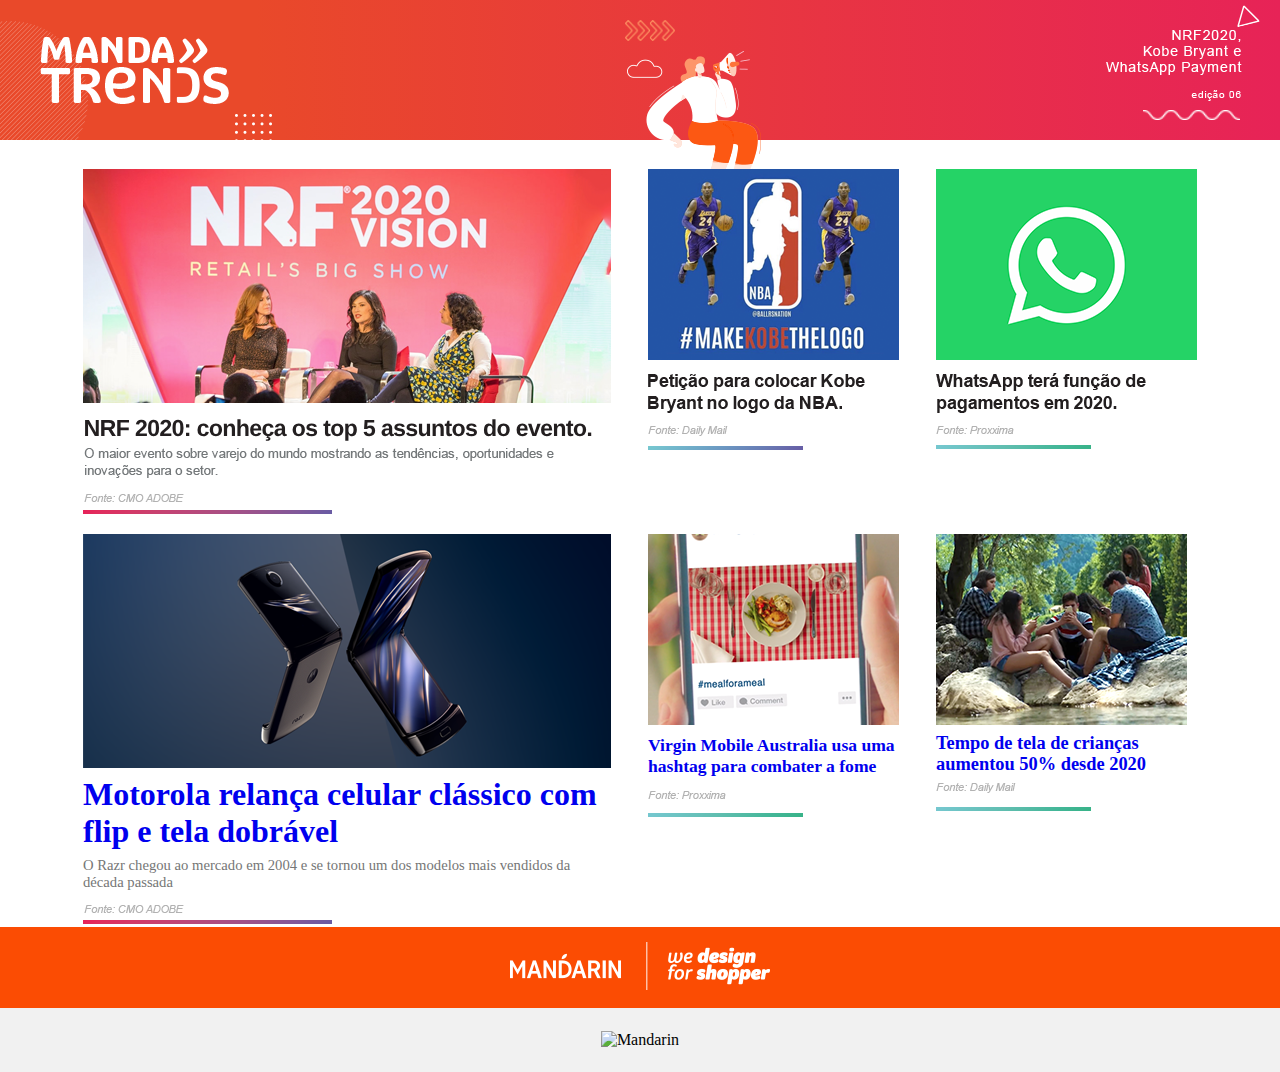
==== commit 6796b447: "Fixing issues GH Pages" ====
--- a/index.html
+++ b/index.html
@@ -17,7 +17,7 @@
                 <img id="mulher" src="./assets/header/mulher.png" alt="mulher">
                 <img id="arrows" src="./assets/header/header-arrows.png" alt="arrows">
                 <img id="triangle" src="./assets/header/triangle.png" alt="triangle">
-                <img id="nrf" src="./assets/header/NRF2020,  Kobe Bryant e  WhatsApp Payment  edição 06.png" id="" alt="NRF2020 edição 6">
+                <img id="nrf" src="./assets/header/NRF2020-Kobe.png" id="" alt="NRF2020 edição 6">
                 <img id="squiggle" src="./assets/header/squiggle.png" alt="squiggle">
             </div>
         </header>
@@ -79,7 +79,7 @@
                                             <div class="link">
                                                 <img id="WhatsAppCardImg" src="./assets/body/whatsapp.png" alt="WhatsApp">
                                                 <div id="WhatsAppCardDescription">
-                                                    <img id="WhatsAppTitle" src="./assets/body/WhatsApp-título.png" alt="WhatsApp article title">
+                                                    <img id="WhatsAppTitle" src="./assets/body/WhatsApp-titulo.png" alt="WhatsApp article title">
                                                     <img id="WhatsAppSource" src="./assets/body/source-proxxima.png" alt="source proxxima">
                                                     <img id="WhatsAppLine" src="./assets/body/whatsapp-colored-line.png" alt="WhatsApp style design">
                                                 </div>
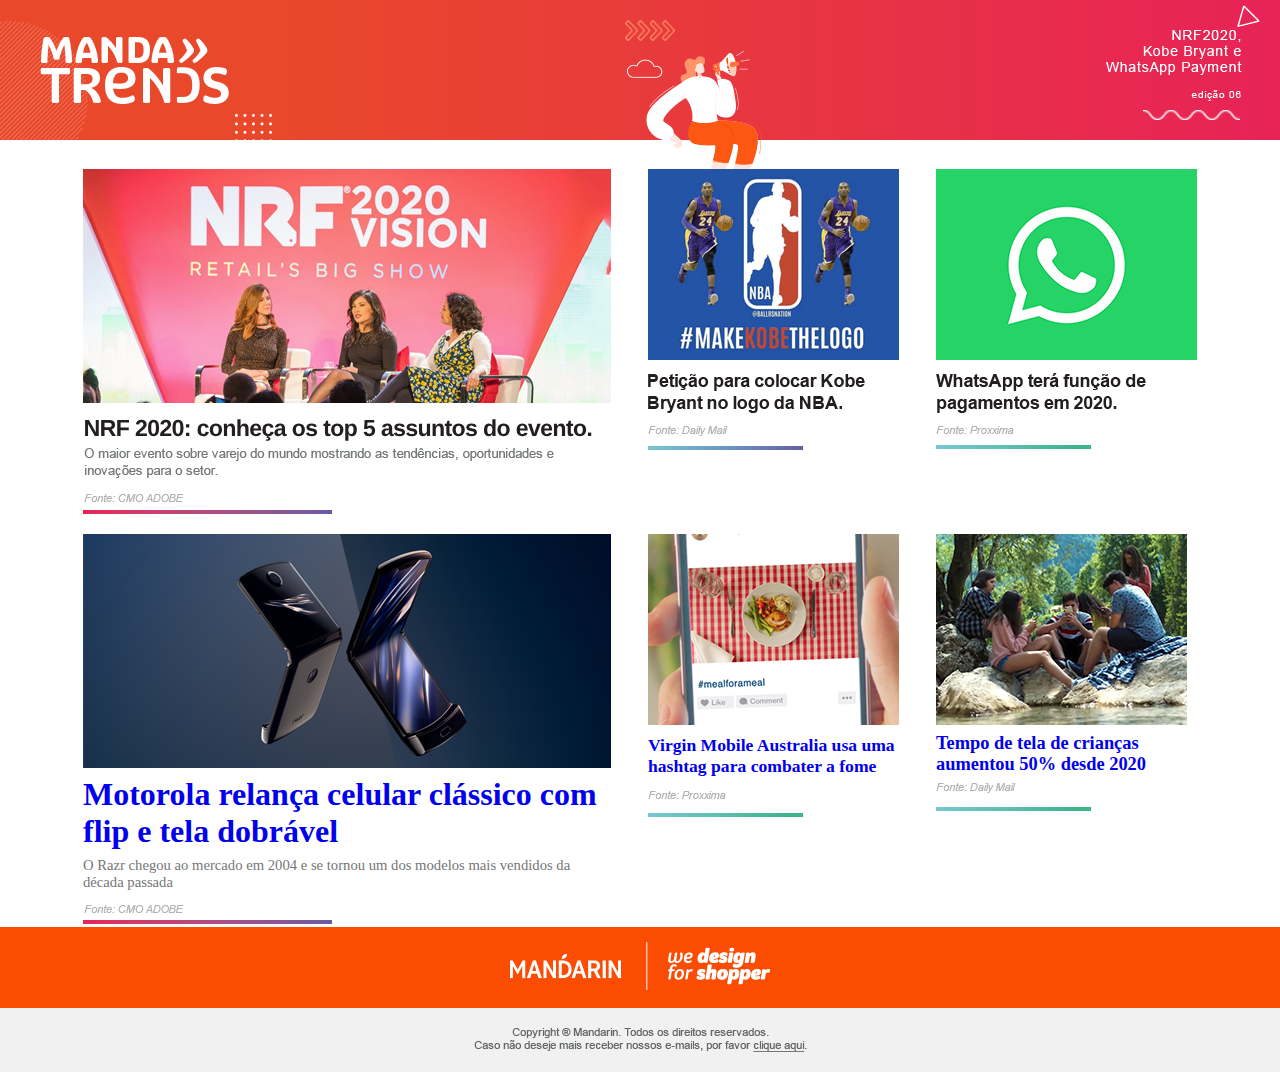
==== commit bb9a335b: "Fixed file names." ====
--- a/index.html
+++ b/index.html
@@ -123,10 +123,10 @@
         <footer>
             <div id="footer">
                 <div id="footerLogo">
-                    <a href="https://mandarin.com.br/" target="_blank" rel="external"><img src="./assets/footer/mandarin logo.png" alt="Mandarin"></a>
+                    <a href="https://mandarin.com.br/" target="_blank" rel="external"><img src="./assets/footer/mandarin-logo.png" alt="Mandarin"></a>
                 </div>
                 <div id="footerCopyright">
-                    <img src="./assets/footer/Copyright ® Mandarin. Todos os direitos reservados. Caso não de.png" alt="Mandarin">
+                    <img src="./assets/footer/mandarin-copyright.png" alt="Mandarin">
                 </div>
             </div>
         </footer>
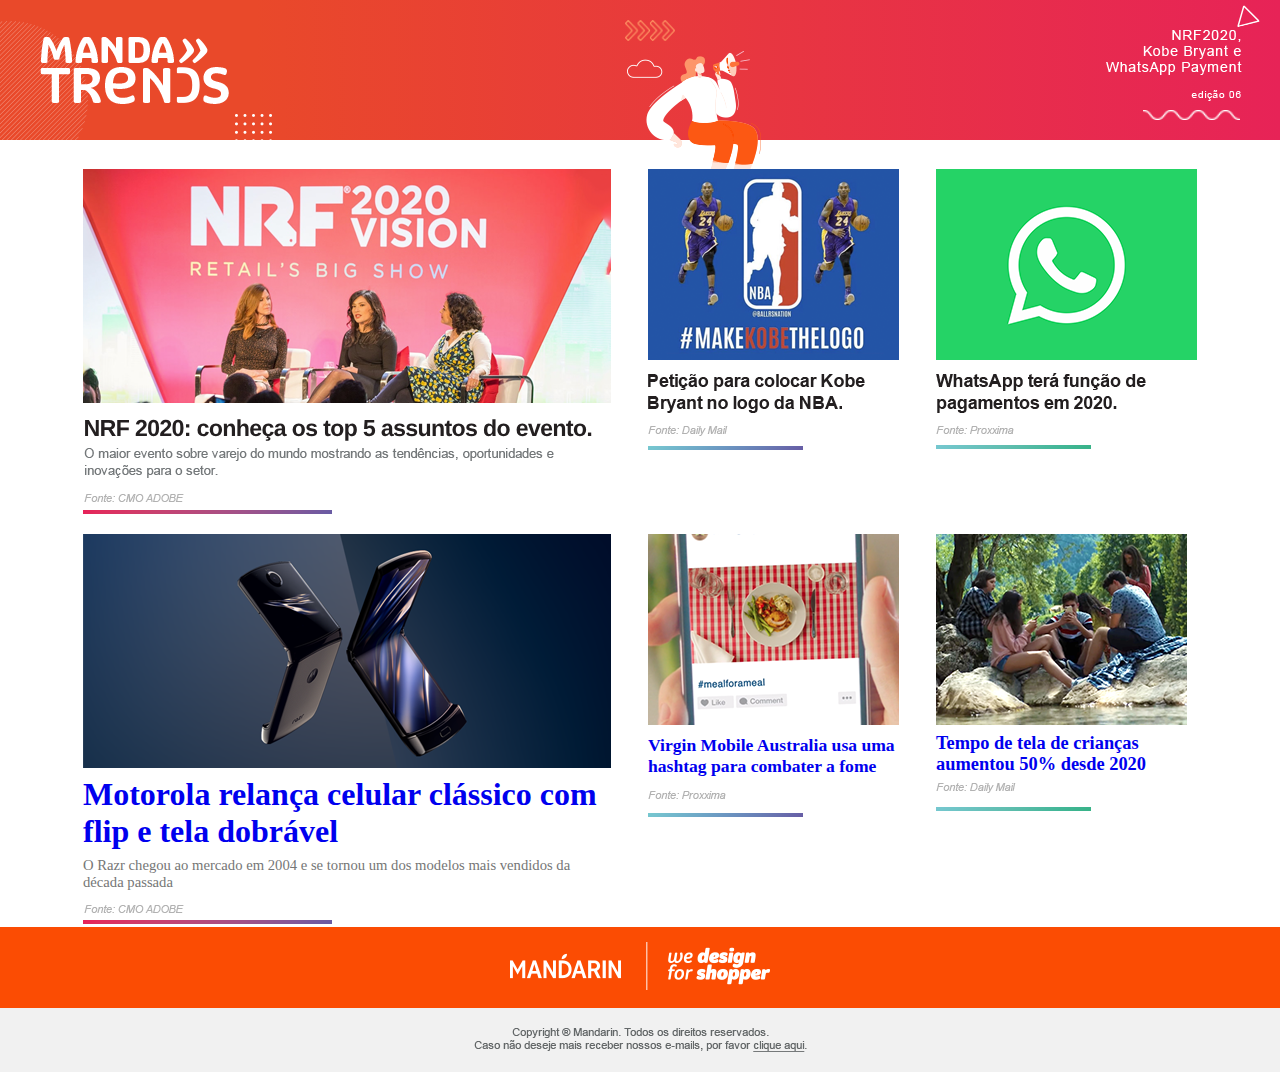
==== commit 18cb4304: "Mods" ====
--- a/index.html
+++ b/index.html
@@ -95,7 +95,7 @@
                                         <div id="foodCardDescription">
                                             <h3>Virgin Mobile Australia usa uma hashtag para combater a fome</h3>
                                             <img id="foodCardSource" src="./assets/body/source-proxxima.png" alt="source proxxima"><br>
-                                            <img id="FoodLine" src="./assets/body/whatsapp-colored-line.png" alt="Food style design">
+                                            <img id="FoodLine" src="./assets/body/nba-colored-line.png" alt="Food style design">
                                         </div>
                                     </div>
                                 </a>
--- a/style.css
+++ b/style.css
@@ -1,33 +1,39 @@
 @charset "UTF-8";
-
-h1{
+h1 {
     margin-top: -8px;
     margin-bottom: -8px;
 }
-h3{
+
+h3 {
     display: block;
 }
-#foodCard h3{
+
+#foodCard h3 {
     font-size: 1.1em;
     margin-top: 16px;
     margin-bottom: 8px;
     
 }
-#trailCard h3{
+
+#trailCard h3 {
     font-size: 1.15em;
     margin-top: 4px;
     margin-bottom: 4px;
 }
+
 p {
     font-size: 11pt;
     color: #757676;
 }
-a{
+
+a {
     text-decoration: none;
 }
-a:visited{
+
+a:visited {
     color: inherit;
 }
+
 body {
     margin: 0;
     background: #ffffff;
@@ -37,18 +43,16 @@
     min-height: 100vh;
 }
 
-#content{
+#content {
     flex: 1;
     display: flex;
     flex-direction: column;
     align-items: center;
     justify-content: center;
-    /* min-height: 100vh; */
-    
-}
-
-header{
-    /* position: absolute; */
+    
+}
+
+header {
     display: flex;
     justify-content: center;
     align-items: center;
@@ -57,38 +61,61 @@
     left: 0;
 }
 
-main{
+main {
     position: relative;
     display: flex;
     justify-content: center;
     align-items: center;
     flex-direction: column;
-    /* top: 169px; */
     padding: 29px 29px 18px 29px;
-    /* z-index: 1; */
     width: 528px;
     max-width: 100%;
     margin: 0 auto;
-    /* height: auto; */
-    /* height: 663px; */
-    /* padding-bottom: 200px; */
-}
-
-footer{
-    
-    /* padding-top: 20px; */
+}
+
+footer {
     width: 100%;
     margin-top: auto;
 }
 
-.dissapear{
+#footerLogo {
+    position: relative;
+    display: flex;
+    justify-content: center;
+    align-items: center;
+    background:#FB4C03;
+    height: 81px;
+    width: 100%;
+    bottom: 0px;
+}
+
+#footerCopyright {
+    display: flex;
+    justify-content: center;
+    align-items: center;
+    flex-direction: column;
+    background: #F1F1F1;
+    height: 64px;
+}
+
+.dissapear {
     display: none;
 }
 
 
 
+
+
+
+
+
+
 /* Small mobile screens */
-@media screen and (min-width: 250px) {
+@media screen and (max-width: 570px) {
+    main {
+        width: auto;
+    }
+
     #header {
         background: linear-gradient(to right, #e9492a 20%,#e72357);
         /* background-color: black; */
@@ -100,16 +127,16 @@
         flex-direction: row;
         overflow: hidden;
     }
-    
+
     #blurred-lines {
         position: absolute;
         top: 21px;
-        left: -34px;
+        left: -31px;
     }
     
     #mandatrends-header {
         position: absolute;
-        height: 45px;
+        height: 48px;
         left: 40px;
         z-index: 1;
     }
@@ -118,22 +145,23 @@
         height: 62px;
         position: absolute;
         top: 114px;
-        left: 120px;
+        left: 170px;
     }
     
     #mulher {
         position: absolute;
         top: 51px;
         align-self: center;
-        margin-left: 130px;
+        margin-left: 50px;
     }
     
     #arrows {
         position: absolute;
+        height: 21px;
         top: 20px;
-        margin-left: 60px;
-    }
-
+        margin-right: 95px;
+    }
+    
     #triangle {
         position: absolute;
         top: 5px;
@@ -142,23 +170,101 @@
     
     #nrf {
         position: absolute;
-        height: 71px;
+        height: 60px;
         top: 30px;
-        right: 38px;
-        display: none;
+        right: 30px;
+        display: block;
     }
     
     #squiggle {
         position: absolute;
         height: 8px;
         top: 110px;
-        right: 40px;
-        display: none;
-    }
+        right: 30px;
+        display: block;
+    }
+
+    #container{
+        display: flex;
+        justify-content: center;
+        align-items: center;
+        flex-direction: column;
+        gap: 40px;
+    }
+
+    #subContainer{
+        display: flex;
+        justify-content: center;
+        align-items: center;
+        flex-direction: column;
+        gap: 40px;
+    }
+
+    .longCardImg{
+        height: 125px;
+        margin-bottom:10px;
+    }
+    .longTitle{
+        width: 280px;
+    }
+    .longText{
+        width: 275px;
+    }
+
+    .longCardDescription{
+        display: flex;
+        align-items: center;
+        justify-content: space-between;
+        flex-direction: column;
+        height: 95px;
+    }
+    
+    #nbaCard{
+        display: flex;
+        justify-content: flex-start;
+        flex-direction: column;
+    }
+    #nbaCardImg{
+        width: 251px;
+        margin-bottom: 10px;
+    }
+    #nbaCardDescription{
+        display: flex;
+        align-items: center;
+        justify-content: space-between;
+        flex-direction: column;
+        height: 76px;
+    }
+    #nbaTitle{
+        width: 190px;
+        margin-bottom: 3px;
+    }
+
+    #WhatsAppCard{
+        display: flex;
+        justify-content: start;
+        flex-direction: column;
+    }
+    #WhatsAppCardImg{
+        width: 261px;
+        margin-bottom: 9px;
+    }
+    #WhatsAppCardDescription{
+        display: flex;
+        align-items: center;
+        justify-content: space-between;
+        flex-direction: column;
+        height: 76px;
+    }
+    #WhatsAppTitle{
+        width: 190px;
+        margin-bottom: 2px;
+    }
+
     .dissapear{
         display: none;
     }
-  }
+}
 
 
 
@@ -170,6 +276,10 @@
 
   /* Mobile screens */
 @media screen and (min-width: 450px) {
+    main {
+        width: auto;
+    }
+
     #header {
         background: linear-gradient(to right, #e9492a 20%,#e72357);
         /* background-color: pink; */
@@ -181,7 +291,7 @@
         flex-direction: row;
         overflow: hidden;
     }
-    
+
     #blurred-lines {
         position: absolute;
         top: 21px;
@@ -215,7 +325,7 @@
         top: 20px;
         margin-right: 95px;
     }
-
+    
     #triangle {
         position: absolute;
         top: 5px;
@@ -237,10 +347,85 @@
         right: 30px;
         display: block;
     }
+
+    #container{
+        display: flex;
+        justify-content: center;
+        align-items: center;
+        flex-direction: column;
+        gap: 40px;
+    }
+
+    #subContainer{
+        display: flex;
+        justify-content: center;
+        align-items: center;
+        flex-direction: column;
+        gap: 40px;
+    }
+
+    .longCardImg{
+        height: 175px;
+    }
+    .longTitle{
+        width: 375px;
+    }
+    .longText{
+        width: 350px;
+    }
+
+    .longCardDescription{
+        display: flex;
+        align-items: center;
+        justify-content: space-between;
+        flex-direction: column;
+        height: 95px;
+    }
+    
+    #nbaCard{
+        display: flex;
+        justify-content: flex-start;
+        flex-direction: column;
+    }
+    #nbaCardImg{
+        width: 251px;
+        margin-bottom: 10px;
+    }
+    #nbaCardDescription{
+        display: flex;
+        align-items: center;
+        justify-content: space-between;
+        flex-direction: column;
+        height: 76px;
+    }
+    #nbaTitle{
+        margin-bottom: 3px;
+    }
+
+    #WhatsAppCard{
+        display: flex;
+        justify-content: start;
+        flex-direction: column;
+    }
+    #WhatsAppCardImg{
+        width: 261px;
+        margin-bottom: 9px;
+    }
+    #WhatsAppCardDescription{
+        display: flex;
+        align-items: center;
+        justify-content: space-between;
+        flex-direction: column;
+        height: 76px;
+    }
+    #WhatsAppTitle{
+        margin-bottom: 2px;
+    }
+
     .dissapear{
         display: none;
     }
-  }
+}
 
 
 
@@ -251,7 +436,11 @@
 
 
 /* Tablet screens */
-  @media screen and (min-width: 550px) {
+@media screen and (min-width: 575px) {
+    main {
+        width: 528px;
+    }
+
     #header {
         background: linear-gradient(to right, #e9492a 35%,#e72357 70%);
         /* background-color: purple; */
@@ -347,6 +536,7 @@
     }
     .longCardImg{
         margin-bottom: 12px;
+        height: auto;
     }
     .longCardDescription{
         display: flex;
@@ -356,9 +546,11 @@
         height: 95px;
     }
     .longTitle{
+        width: auto;
         padding-left: 2px;
     }
     .longText{
+        width: auto;
         padding-left: 1px;
         margin-top: -1px;
         margin-bottom: 8px;
@@ -390,7 +582,7 @@
         flex-direction: column;
         height: 76px;
     }
-     #nbaTitle{
+    #nbaTitle{
         margin-bottom: 3px;
     }
 
@@ -410,28 +602,10 @@
         flex-direction: column;
         height: 76px;
     }
-     #WhatsAppTitle{
+    #WhatsAppTitle{
         margin-bottom: 2px;
     }
     
-    #footerLogo{
-        position: relative;
-        display: flex;
-        justify-content: center;
-        align-items: center;
-        background:#FB4C03;
-        height: 81px;
-        width: 100%;
-        bottom: 0px;
-    }
-    #footerCopyright{
-        display: flex;
-        justify-content: center;
-        align-items: center;
-        flex-direction: column;
-        background: #F1F1F1;
-        height: 64px;
-    }
     .dissapear{
         display: none;
     }
@@ -447,6 +621,10 @@
 
 /* Laptop screens */
 @media screen and (min-width: 769px) {
+    main {
+        width: 528px;
+    }
+    
     #header {
         background: linear-gradient(to right, #e9492a 20%,#e72357);
         /* background: gray; */
@@ -511,7 +689,7 @@
         top: 110px;
         right: 40px;
     }
-  }
+}
 
 
 
@@ -522,7 +700,11 @@
 
 
   /* Extra large screens */
-  @media screen and (min-width: 1202px) {
+@media screen and (min-width: 1202px) {
+    main {
+        width: 528px;
+    }
+    
     #header {
         background: linear-gradient(to right, #e9492a 20%,#e72357);
         /* background: blue; */
@@ -612,14 +794,7 @@
         grid-column: 1;   
     }
     
-    /* .smallCards{
-        display: flex;
-        flex-direction: column;
-        justify-content: center;
-        align-items: flex-start;
-        gap: 85px;
-    } */
     .dissapear{
         display: block;
     }
-  } +}